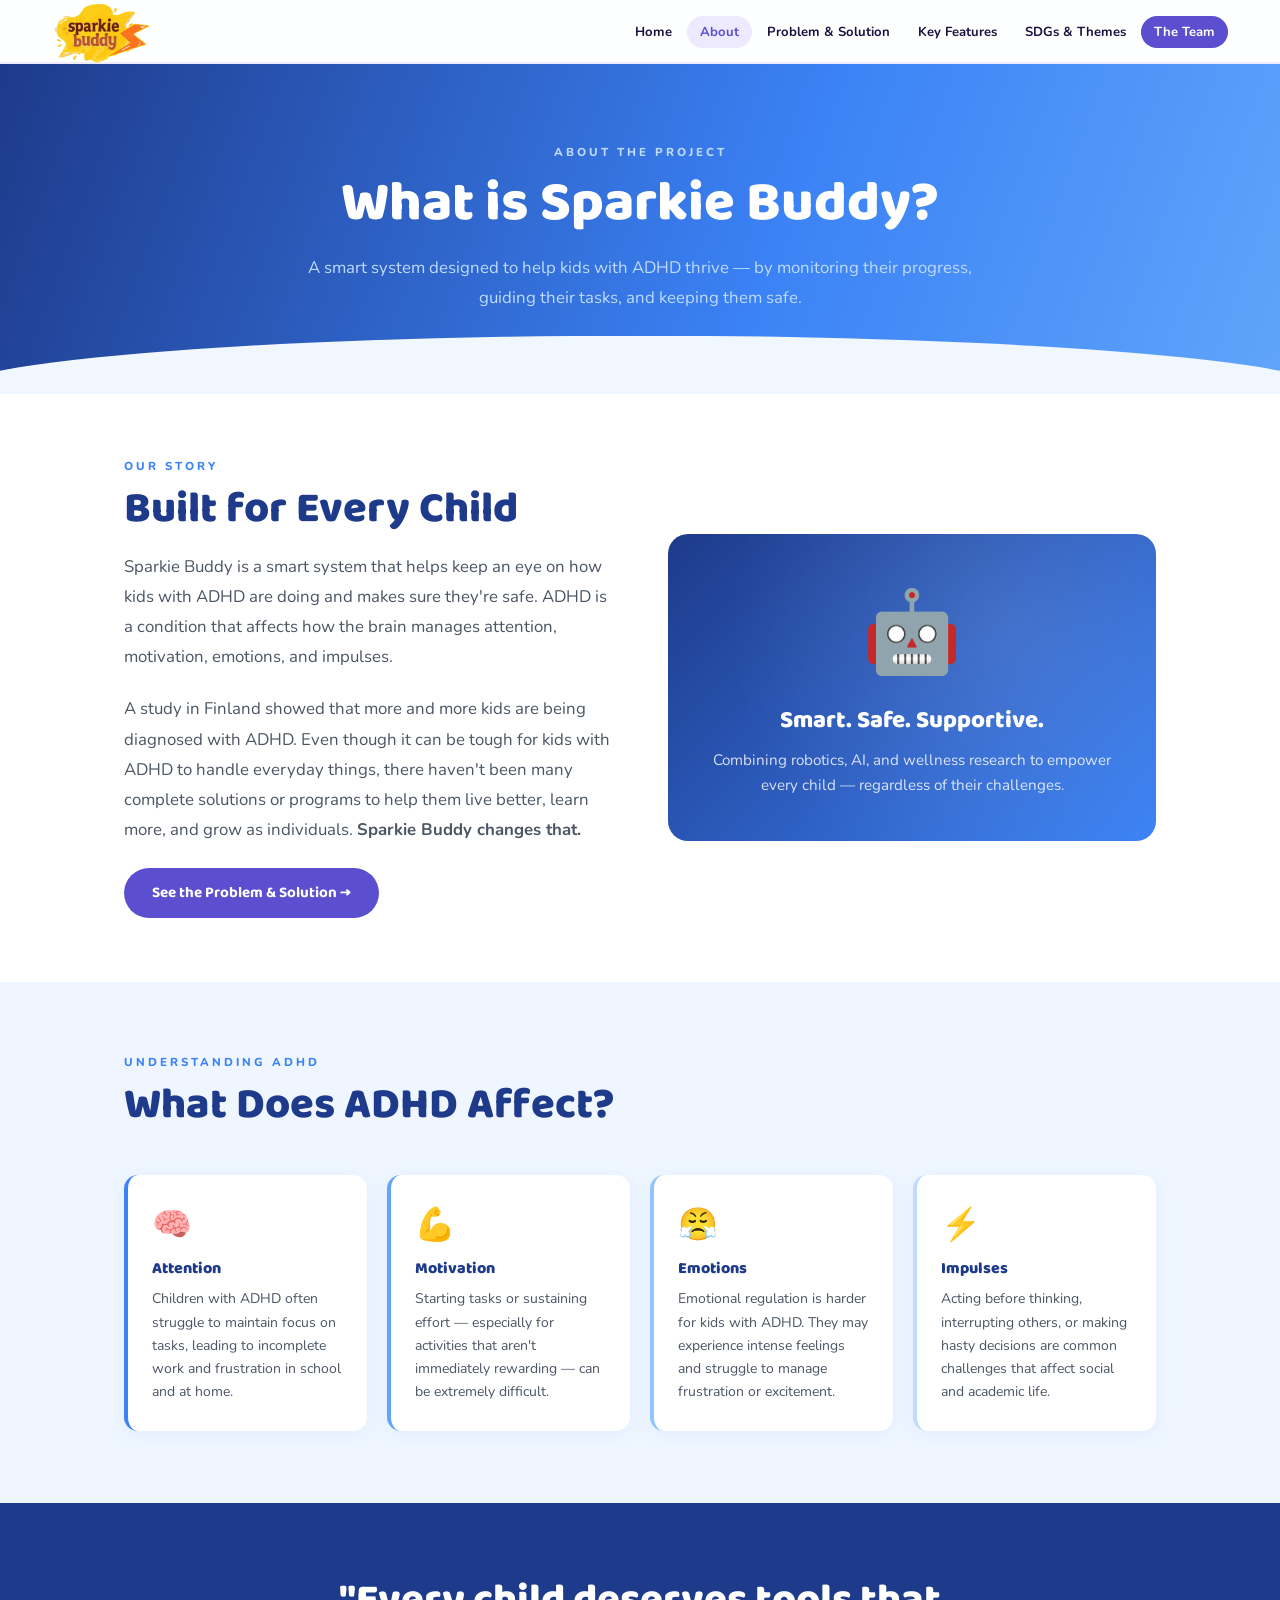
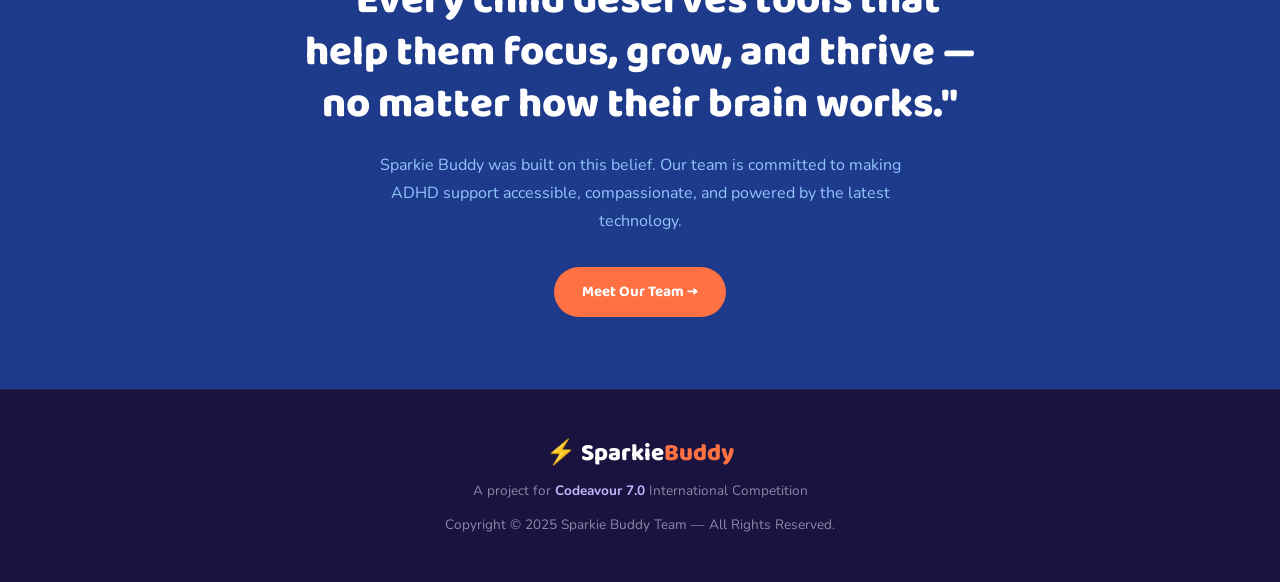
==== about.html @ 8ebf85d3 "first commit" ====
<!DOCTYPE html>
<html lang="en">
<head>
  <meta charset="UTF-8"/>
  <meta name="viewport" content="width=device-width, initial-scale=1.0"/>
  <title>About – Sparkie Buddy</title>
  <link rel="stylesheet" href="base.css"/>
  <link rel="stylesheet" href="about.css"/>
</head>
<body>

<nav>
  <a href="index.html" class="nav-logo"><img src="image.png" alt="Sparkie Buddy Logo" style="width: 100px; height: auto;"></a>
  <ul class="nav-links">
    <li><a href="home.html">Home</a></li>
    <li><a href="about.html" class="active">About</a></li>
    <li><a href="problem-solution.html">Problem & Solution</a></li>
    <li><a href="features.html">Key Features</a></li>
    <li><a href="sdgs.html">SDGs & Themes</a></li>
    <li><a href="team.html" class="nav-cta">The Team</a></li>
  </ul>
</nav>

<!-- PAGE HERO -->
<div class="page-hero">
  <div class="container">
    <span class="section-label">About the Project</span>
    <h1 class="section-title">What is Sparkie Buddy?</h1>
    <p class="section-body">A smart system designed to help kids with ADHD thrive — by monitoring their progress, guiding their tasks, and keeping them safe.</p>
  </div>
</div>

<!-- INTRO -->
<section class="intro-strip">
  <div class="container">
    <div class="intro-grid">
      <div>
        <span class="section-label">Our Story</span>
        <h2 class="section-title">Built for Every Child</h2>
        <p class="section-body">
          Sparkie Buddy is a smart system that helps keep an eye on how kids with ADHD are doing and makes sure they're safe. ADHD is a condition that affects how the brain manages attention, motivation, emotions, and impulses.
        </p>
        <br/>
        <p class="section-body">
          A study in Finland showed that more and more kids are being diagnosed with ADHD. Even though it can be tough for kids with ADHD to handle everyday things, there haven't been many complete solutions or programs to help them live better, learn more, and grow as individuals. <strong>Sparkie Buddy changes that.</strong>
        </p>
        <br/>
        <a href="problem-solution.html" class="btn btn-purple">See the Problem & Solution →</a>
      </div>
      <div class="intro-visual">
        <span class="big-emoji">🤖</span>
        <h3>Smart. Safe. Supportive.</h3>
        <p>Combining robotics, AI, and wellness research to empower every child — regardless of their challenges.</p>
      </div>
    </div>
  </div>
</section>

<!-- WHAT IS ADHD -->
<section class="adhd-section">
  <div class="container">
    <span class="section-label">Understanding ADHD</span>
    <h2 class="section-title">What Does ADHD Affect?</h2>
    <div class="adhd-cards">
      <div class="adhd-card">
        <span class="card-icon">🧠</span>
        <h4>Attention</h4>
        <p>Children with ADHD often struggle to maintain focus on tasks, leading to incomplete work and frustration in school and at home.</p>
      </div>
      <div class="adhd-card">
        <span class="card-icon">💪</span>
        <h4>Motivation</h4>
        <p>Starting tasks or sustaining effort — especially for activities that aren't immediately rewarding — can be extremely difficult.</p>
      </div>
      <div class="adhd-card">
        <span class="card-icon">😤</span>
        <h4>Emotions</h4>
        <p>Emotional regulation is harder for kids with ADHD. They may experience intense feelings and struggle to manage frustration or excitement.</p>
      </div>
      <div class="adhd-card">
        <span class="card-icon">⚡</span>
        <h4>Impulses</h4>
        <p>Acting before thinking, interrupting others, or making hasty decisions are common challenges that affect social and academic life.</p>
      </div>
    </div>
  </div>
</section>

<!-- MISSION BANNER -->
<section class="mission-banner">
  <div class="container">
    <h2>"Every child deserves tools that help them focus, grow, and thrive — no matter how their brain works."</h2>
    <p>Sparkie Buddy was built on this belief. Our team is committed to making ADHD support accessible, compassionate, and powered by the latest technology.</p>
    <a href="team.html" class="btn btn-primary">Meet Our Team →</a>
  </div>
</section>

<footer>
  <span class="footer-logo">⚡ Sparkie<span>Buddy</span></span>
  <p>A project for <strong>Codeavour 7.0</strong> International Competition</p>
  <p style="margin-top:10px;">Copyright © 2025 Sparkie Buddy Team — All Rights Reserved.</p>
</footer>

</body>
</html>
---- base.css ----
/* ═══════════════════════════════════════
   BASE.CSS — Shared across all pages
   Sparkie Buddy | Codeavour 7.0
═══════════════════════════════════════ */

@import url('https://fonts.googleapis.com/css2?family=Baloo+2:wght@400;600;700;800&family=Nunito:wght@400;600;700;800&display=swap');

*, *::before, *::after { box-sizing: border-box; margin: 0; padding: 0; }

:root {
  --primary:  #5B4FCF;
  --accent:   #FF7043;
  --teal:     #00BFA5;
  --dark:     #1A1340;
  --gray:     #6B6880;
  --white:    #FFFFFF;
  --radius:   16px;
  --nav-h:    64px;
}

html { scroll-behavior: smooth; }
body { font-family: 'Nunito', sans-serif; color: var(--dark); overflow-x: hidden; }

/* ── NAVBAR ── */
nav {
  position: sticky; top: 0; z-index: 1000;
  background: rgba(255,255,255,0.93);
  backdrop-filter: blur(14px);
  border-bottom: 2px solid #EDE9FF;
  display: flex; align-items: center; justify-content: space-between;
  padding: 0 52px;
  height: var(--nav-h);
}
.nav-logo {
  font-family: 'Baloo 2', cursive;
  font-size: 1.45rem; font-weight: 800;
  color: var(--primary); text-decoration: none;
  display: flex; align-items: center; gap: 6px;
}
.nav-logo span { color: var(--accent); }
.nav-links { display: flex; gap: 2px; list-style: none; }
.nav-links a {
  text-decoration: none; color: var(--dark);
  font-weight: 700; font-size: 0.82rem;
  padding: 7px 13px; border-radius: 50px;
  transition: background 0.2s, color 0.2s;
  white-space: nowrap;
}
.nav-links a:hover,
.nav-links a.active { background: #EDE9FF; color: var(--primary); }
.nav-links a.nav-cta {
  background: var(--primary); color: white;
}
.nav-links a.nav-cta:hover { background: #4a3fb5; }

/* ── FOOTER ── */
footer {
  background: var(--dark);
  color: #8B87A8;
  text-align: center;
  padding: 44px 24px;
  border-top: 1px solid rgba(255,255,255,0.07);
}
.footer-logo {
  font-family: 'Baloo 2', cursive;
  font-size: 1.5rem; font-weight: 800;
  color: white; margin-bottom: 6px;
  display: block;
}
.footer-logo span { color: var(--accent); }
footer p { font-size: 0.85rem; line-height: 1.8; }
footer strong { color: #C4B5FD; }

/* ── COMMON UTILITIES ── */
.container { max-width: 1080px; margin: 0 auto; padding: 0 24px; }
.section-label {
  font-size: 0.72rem; font-weight: 800; letter-spacing: 3px;
  text-transform: uppercase; margin-bottom: 10px;
  display: block;
}
.section-title {
  font-family: 'Baloo 2', cursive;
  font-size: clamp(1.9rem, 4vw, 2.7rem);
  font-weight: 800; line-height: 1.2;
  margin-bottom: 16px;
}
.section-body {
  font-size: 1.05rem; line-height: 1.8;
  max-width: 680px;
}
.btn {
  padding: 13px 28px; border-radius: 50px;
  font-family: 'Baloo 2', cursive; font-weight: 700; font-size: 0.95rem;
  text-decoration: none; display: inline-block;
  transition: transform 0.2s, box-shadow 0.2s;
  cursor: pointer; border: none;
}
.btn:hover { transform: translateY(-2px); box-shadow: 0 8px 24px rgba(0,0,0,0.2); }
.btn-primary { background: var(--accent); color: white; }
.btn-outline { background: rgba(255,255,255,0.12); color: white; border: 2px solid rgba(255,255,255,0.35); }
.btn-purple { background: var(--primary); color: white; }

/* ── RESPONSIVE ── */
@media (max-width: 768px) {
  nav { padding: 0 18px; }
  .nav-links { display: none; }
}
---- about.css ----
/* ═══════════════════════════════════════
   ABOUT.CSS — about.html
   Airy editorial style — sky blue & white
═══════════════════════════════════════ */

body { background: #F0F7FF; }

/* ── PAGE HERO ── */
.page-hero {
  background: linear-gradient(110deg, #1E3A8A 0%, #3B82F6 60%, #60A5FA 100%);
  padding: 80px 24px;
  text-align: center;
  position: relative; overflow: hidden;
}
.page-hero::after {
  content: '';
  position: absolute; bottom: -2px; left: 0; right: 0; height: 60px;
  background: #F0F7FF;
  clip-path: ellipse(55% 100% at 50% 100%);
}
.page-hero .section-label { color: #BFDBFE; }
.page-hero .section-title { color: white; font-size: clamp(2.2rem, 5vw, 3.5rem); }
.page-hero .section-body  { color: #BFDBFE; margin: 0 auto; }

/* ── INTRO STRIP ── */
.intro-strip {
  background: white;
  padding: 64px 24px;
}
.intro-grid {
  display: grid; grid-template-columns: 1fr 1fr; gap: 56px; align-items: center;
}
.intro-grid .section-label { color: #3B82F6; }
.intro-grid .section-title { color: #1E3A8A; }
.intro-grid .section-body  { color: #4B5563; }
.intro-visual {
  background: linear-gradient(135deg, #1E3A8A, #3B82F6);
  border-radius: 20px; padding: 44px;
  text-align: center; color: white;
  position: relative; overflow: hidden;
}
.intro-visual::before {
  content: ''; position: absolute; inset: 0;
  background: radial-gradient(circle at 70% 30%, rgba(255,255,255,0.1) 0%, transparent 70%);
}
.intro-visual .big-emoji { font-size: 5rem; display: block; margin-bottom: 14px; position: relative; }
.intro-visual h3 { font-family: 'Baloo 2', cursive; font-size: 1.5rem; font-weight: 800; position: relative; }
.intro-visual p  { opacity: 0.82; margin-top: 8px; line-height: 1.6; font-size: 0.95rem; position: relative; }

/* ── WHAT IS ADHD ── */
.adhd-section {
  background: #EFF6FF;
  padding: 72px 24px;
}
.adhd-section .section-label { color: #3B82F6; }
.adhd-section .section-title { color: #1E3A8A; }

.adhd-cards {
  display: grid; grid-template-columns: repeat(auto-fit, minmax(220px, 1fr));
  gap: 20px; margin-top: 44px;
}
.adhd-card {
  background: white; border-radius: 14px; padding: 28px 24px;
  border-left: 4px solid #3B82F6;
  box-shadow: 0 4px 20px rgba(59,130,246,0.08);
  transition: transform 0.2s;
}
.adhd-card:hover { transform: translateY(-4px); }
.adhd-card:nth-child(2) { border-color: #60A5FA; }
.adhd-card:nth-child(3) { border-color: #93C5FD; }
.adhd-card:nth-child(4) { border-color: #BFDBFE; }
.adhd-card .card-icon { font-size: 2rem; margin-bottom: 10px; display: block; }
.adhd-card h4 {
  font-family: 'Baloo 2', cursive; font-size: 1rem; font-weight: 800;
  color: #1E3A8A; margin-bottom: 6px;
}
.adhd-card p { color: #4B5563; font-size: 0.875rem; line-height: 1.65; }

/* ── MISSION BANNER ── */
.mission-banner {
  background: #1E3A8A;
  padding: 72px 24px; text-align: center;
}
.mission-banner h2 {
  font-family: 'Baloo 2', cursive;
  font-size: clamp(1.8rem, 4vw, 2.6rem);
  font-weight: 800; color: white; max-width: 680px; margin: 0 auto 20px;
  line-height: 1.25;
}
.mission-banner p { color: #93C5FD; max-width: 560px; margin: 0 auto 32px; line-height: 1.75; }

@media (max-width: 768px) {
  .intro-grid { grid-template-columns: 1fr; }
}
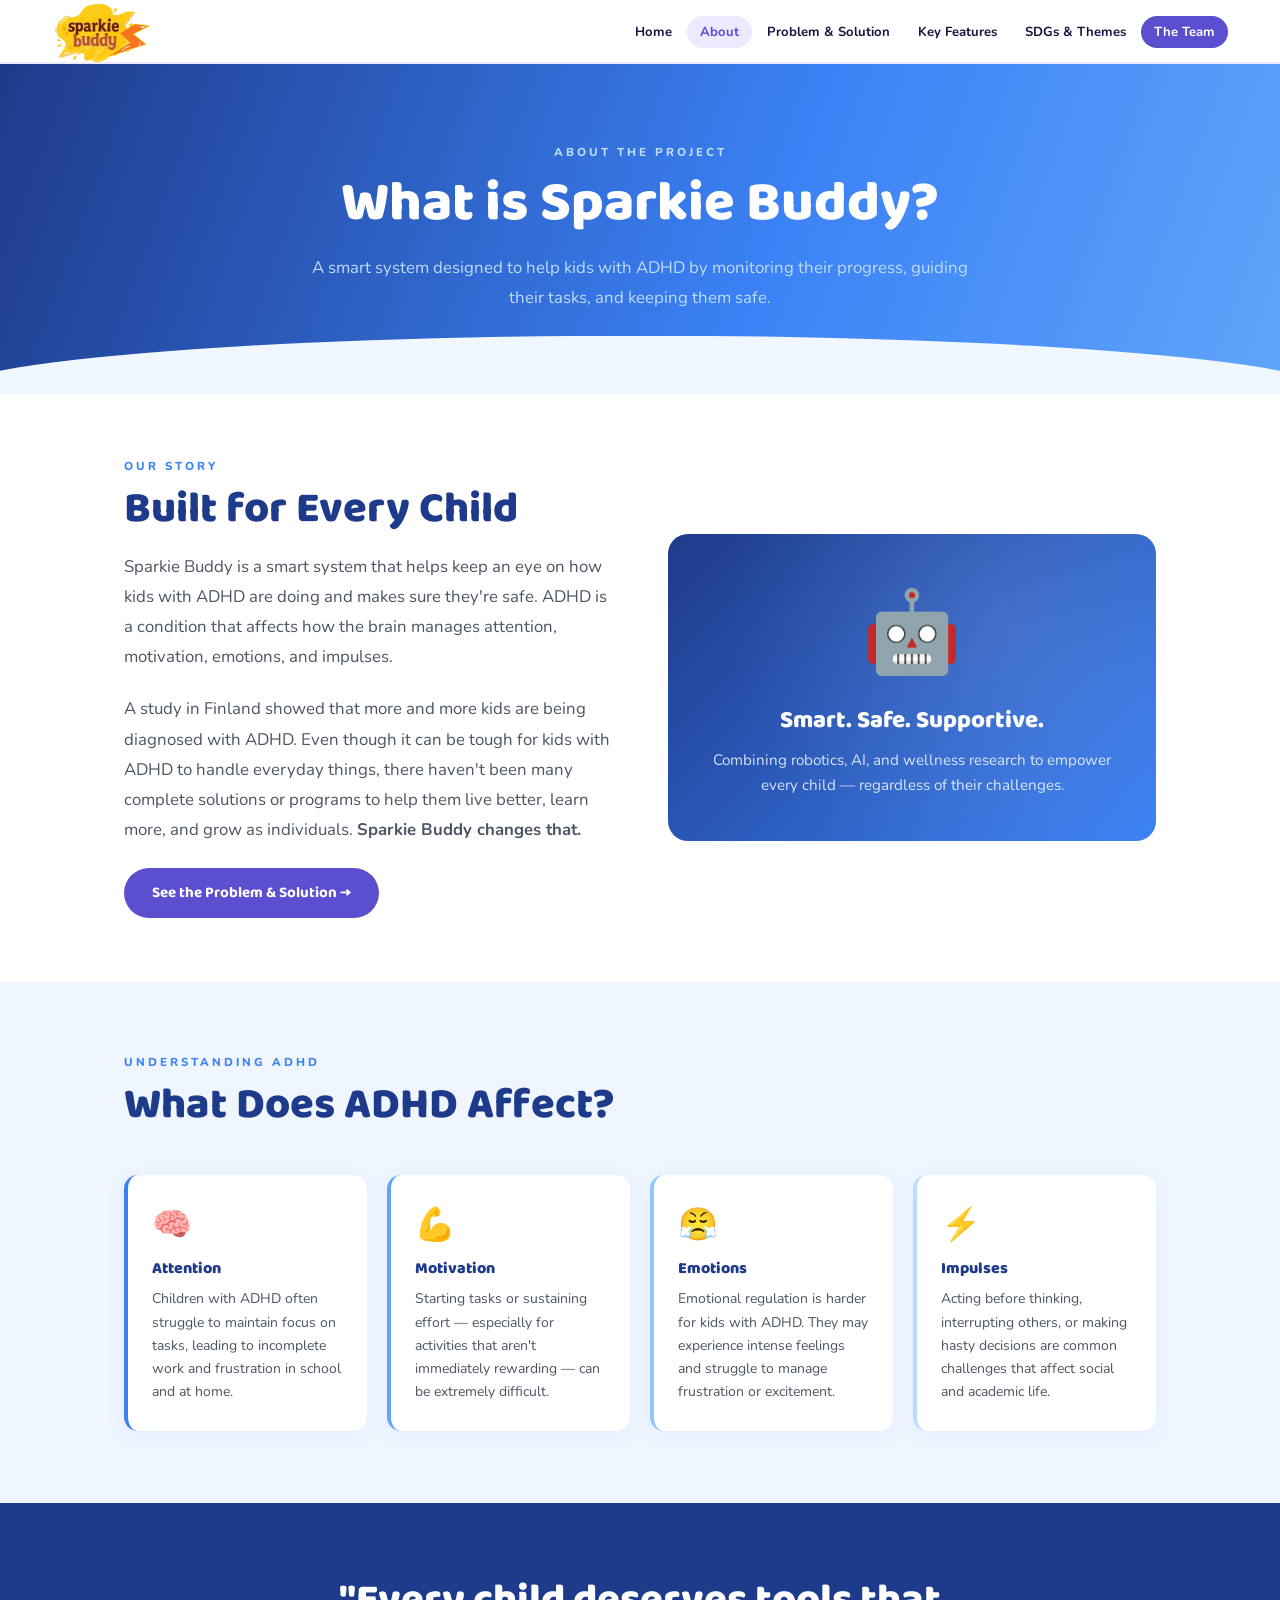
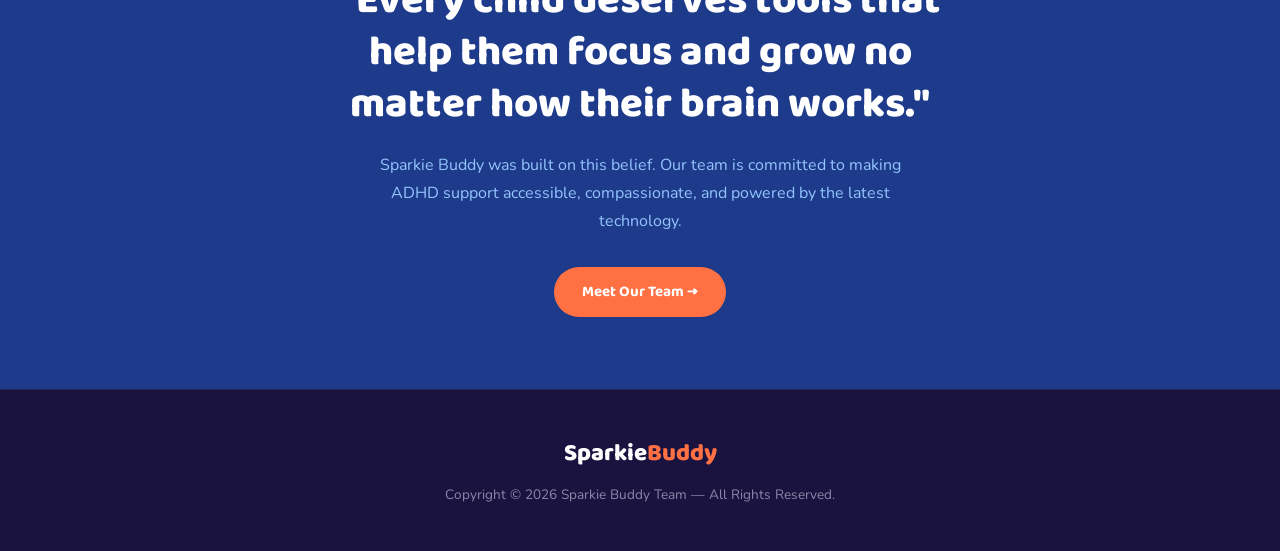
==== commit 77f3f0b8: "Update 1" ====
--- a/about.html
+++ b/about.html
@@ -11,7 +11,10 @@
 
 <nav>
   <a href="index.html" class="nav-logo"><img src="image.png" alt="Sparkie Buddy Logo" style="width: 100px; height: auto;"></a>
-  <ul class="nav-links">
+  <button class="nav-hamburger" id="navToggle" aria-label="Toggle navigation">
+    <span></span><span></span><span></span>
+  </button>
+  <ul class="nav-links" id="navLinks">
     <li><a href="home.html">Home</a></li>
     <li><a href="about.html" class="active">About</a></li>
     <li><a href="problem-solution.html">Problem & Solution</a></li>
@@ -21,16 +24,14 @@
   </ul>
 </nav>
 
-<!-- PAGE HERO -->
 <div class="page-hero">
   <div class="container">
     <span class="section-label">About the Project</span>
     <h1 class="section-title">What is Sparkie Buddy?</h1>
-    <p class="section-body">A smart system designed to help kids with ADHD thrive — by monitoring their progress, guiding their tasks, and keeping them safe.</p>
+    <p class="section-body">A smart system designed to help kids with ADHD by monitoring their progress, guiding their tasks, and keeping them safe.</p>
   </div>
 </div>
 
-<!-- INTRO -->
 <section class="intro-strip">
   <div class="container">
     <div class="intro-grid">
@@ -56,7 +57,6 @@
   </div>
 </section>
 
-<!-- WHAT IS ADHD -->
 <section class="adhd-section">
   <div class="container">
     <span class="section-label">Understanding ADHD</span>
@@ -86,20 +86,35 @@
   </div>
 </section>
 
-<!-- MISSION BANNER -->
 <section class="mission-banner">
   <div class="container">
-    <h2>"Every child deserves tools that help them focus, grow, and thrive — no matter how their brain works."</h2>
+    <h2>"Every child deserves tools that help them focus and grow no matter how their brain works."</h2>
     <p>Sparkie Buddy was built on this belief. Our team is committed to making ADHD support accessible, compassionate, and powered by the latest technology.</p>
     <a href="team.html" class="btn btn-primary">Meet Our Team →</a>
   </div>
 </section>
 
 <footer>
-  <span class="footer-logo">⚡ Sparkie<span>Buddy</span></span>
-  <p>A project for <strong>Codeavour 7.0</strong> International Competition</p>
-  <p style="margin-top:10px;">Copyright © 2025 Sparkie Buddy Team — All Rights Reserved.</p>
+  <span class="footer-logo">Sparkie<span>Buddy</span></span>
+  <p style="margin-top:10px;">Copyright © 2026 Sparkie Buddy Team — All Rights Reserved.</p>
 </footer>
 
+<script>
+  var toggle = document.getElementById("navToggle");
+  var links = document.getElementById("navLinks");
+  if (toggle) {
+    toggle.addEventListener("click", function() {
+      toggle.classList.toggle("open");
+      links.classList.toggle("open");
+    });
+
+    links.querySelectorAll("a").forEach(function(a) {
+      a.addEventListener("click", function() {
+        toggle.classList.remove("open");
+        links.classList.remove("open");
+      });
+    });
+  }
+</script>
 </body>
 </html>
--- a/base.css
+++ b/base.css
@@ -100,8 +100,59 @@
 .btn-outline { background: rgba(255,255,255,0.12); color: white; border: 2px solid rgba(255,255,255,0.35); }
 .btn-purple { background: var(--primary); color: white; }
 
+/* ── HAMBURGER BUTTON ── */
+.nav-hamburger {
+  display: none;
+  flex-direction: column;
+  justify-content: center;
+  align-items: center;
+  gap: 5px;
+  width: 40px;
+  height: 40px;
+  background: none;
+  border: none;
+  cursor: pointer;
+  padding: 4px;
+  border-radius: 8px;
+  transition: background 0.2s;
+  z-index: 1100;
+}
+.nav-hamburger:hover { background: #EDE9FF; }
+.nav-hamburger span {
+  display: block;
+  width: 24px;
+  height: 2.5px;
+  background: var(--primary);
+  border-radius: 4px;
+  transition: transform 0.3s ease, opacity 0.3s ease;
+  transform-origin: center;
+}
+/* Animate to X when open */
+.nav-hamburger.open span:nth-child(1) { transform: translateY(7.5px) rotate(45deg); }
+.nav-hamburger.open span:nth-child(2) { opacity: 0; transform: scaleX(0); }
+.nav-hamburger.open span:nth-child(3) { transform: translateY(-7.5px) rotate(-45deg); }
+
 /* ── RESPONSIVE ── */
 @media (max-width: 768px) {
-  nav { padding: 0 18px; }
-  .nav-links { display: none; }
+  nav {
+    padding: 0 18px;
+    position: sticky;
+    flex-wrap: wrap;
+  }
+  .nav-hamburger { display: flex; }
+  .nav-links {
+    display: none;
+    flex-direction: column;
+    width: 100%;
+    padding: 12px 0 16px;
+    gap: 4px;
+    border-top: 1px solid #EDE9FF;
+  }
+  .nav-links.open { display: flex; }
+  .nav-links a {
+    font-size: 0.95rem;
+    padding: 10px 16px;
+    border-radius: 10px;
+    display: block;
+  }
 }
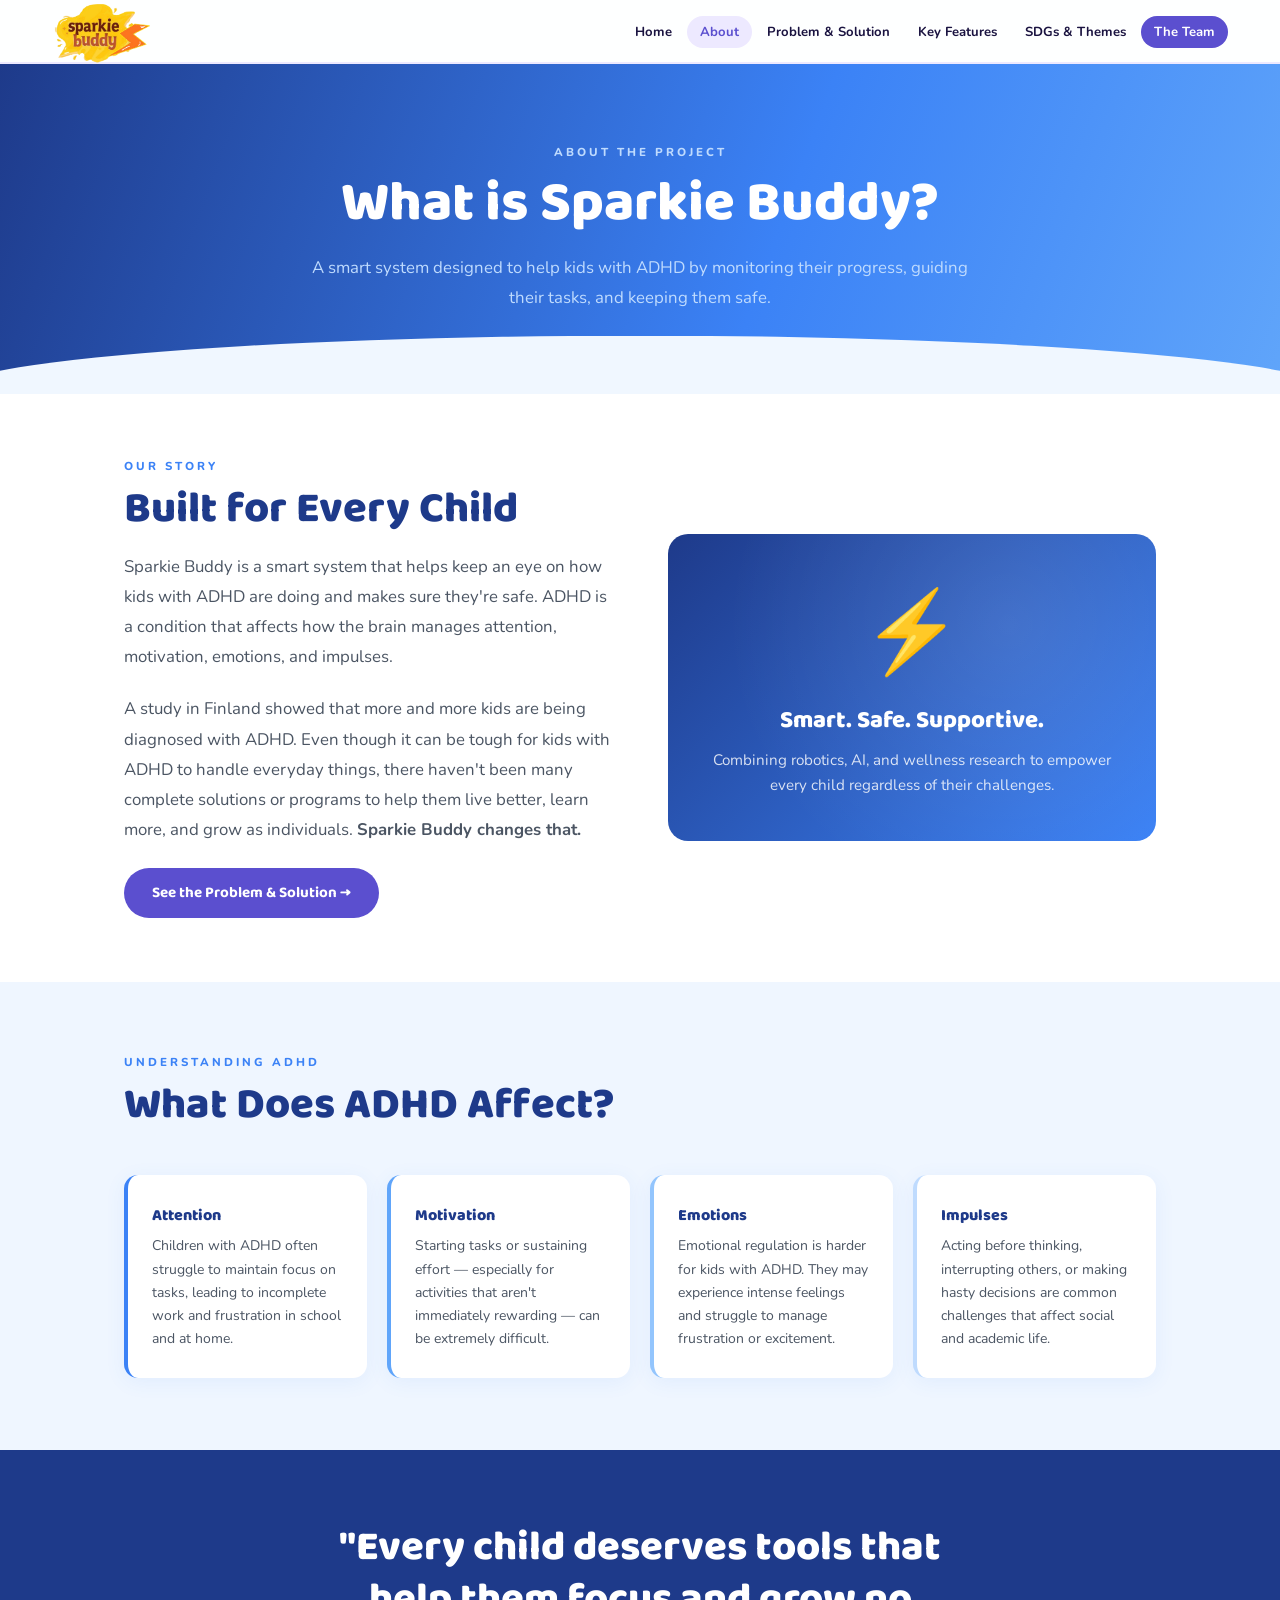
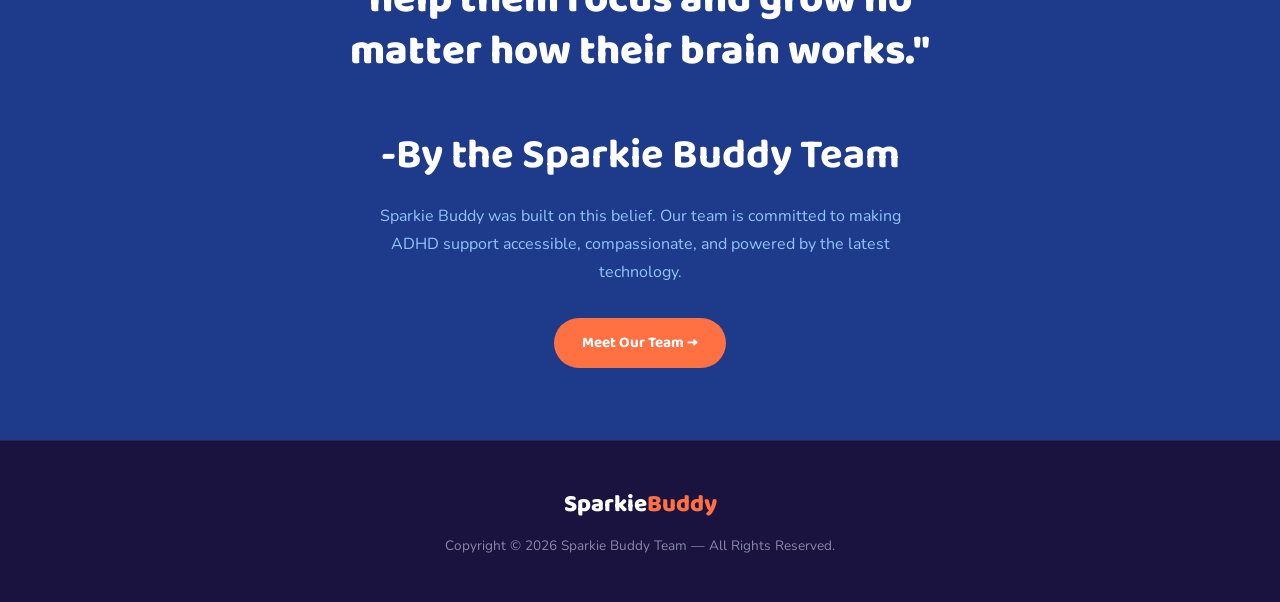
==== commit 42a8c599: "Update 2" ====
--- a/about.html
+++ b/about.html
@@ -49,9 +49,9 @@
         <a href="problem-solution.html" class="btn btn-purple">See the Problem & Solution →</a>
       </div>
       <div class="intro-visual">
-        <span class="big-emoji">🤖</span>
+        <span class="big-emoji">⚡</span>
         <h3>Smart. Safe. Supportive.</h3>
-        <p>Combining robotics, AI, and wellness research to empower every child — regardless of their challenges.</p>
+        <p>Combining robotics, AI, and wellness research to empower every child regardless of their challenges.</p>
       </div>
     </div>
   </div>
@@ -63,22 +63,19 @@
     <h2 class="section-title">What Does ADHD Affect?</h2>
     <div class="adhd-cards">
       <div class="adhd-card">
-        <span class="card-icon">🧠</span>
         <h4>Attention</h4>
         <p>Children with ADHD often struggle to maintain focus on tasks, leading to incomplete work and frustration in school and at home.</p>
       </div>
       <div class="adhd-card">
-        <span class="card-icon">💪</span>
         <h4>Motivation</h4>
         <p>Starting tasks or sustaining effort — especially for activities that aren't immediately rewarding — can be extremely difficult.</p>
       </div>
       <div class="adhd-card">
-        <span class="card-icon">😤</span>
         <h4>Emotions</h4>
         <p>Emotional regulation is harder for kids with ADHD. They may experience intense feelings and struggle to manage frustration or excitement.</p>
       </div>
       <div class="adhd-card">
-        <span class="card-icon">⚡</span>
+
         <h4>Impulses</h4>
         <p>Acting before thinking, interrupting others, or making hasty decisions are common challenges that affect social and academic life.</p>
       </div>
@@ -88,7 +85,7 @@
 
 <section class="mission-banner">
   <div class="container">
-    <h2>"Every child deserves tools that help them focus and grow no matter how their brain works."</h2>
+    <h2>"Every child deserves tools that help them focus and grow no matter how their brain works." <br><br><strong>-By the Sparkie Buddy Team</strong></h2>
     <p>Sparkie Buddy was built on this belief. Our team is committed to making ADHD support accessible, compassionate, and powered by the latest technology.</p>
     <a href="team.html" class="btn btn-primary">Meet Our Team →</a>
   </div>
